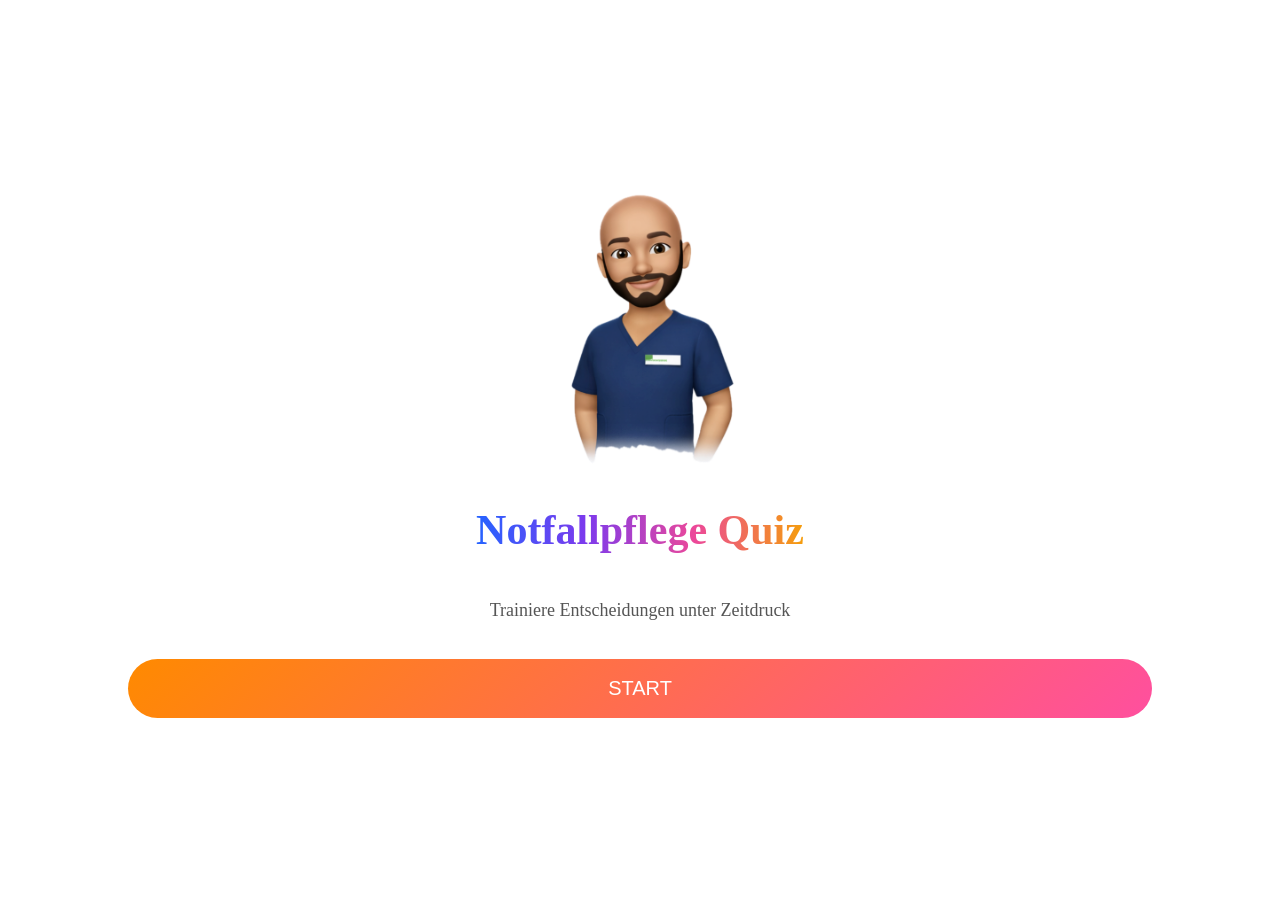
==== index.html @ 0230daac "Add files via upload" ====
<html><head><meta name='viewport' content='width=device-width, initial-scale=1'><link rel='stylesheet' href='start.css'></head><body><div class='container'><img src='assets/avatar.png' class='avatar'><h1 class='title'>Notfallpflege Quiz</h1><p class='sub'>Trainiere Entscheidungen unter Zeitdruck</p><button id='startBtn'>START</button></div><script src='start.js'></script></body></html>
---- start.css ----
body{margin:0;font-family:-apple-system;background:#fff;text-align:center} .container{display:flex;flex-direction:column;justify-content:center;align-items:center;height:100vh} .avatar{width:260px} .title{font-size:42px;background:linear-gradient(90deg,#2563ff,#7c3aed,#ec4899,#f59e0b);-webkit-background-clip:text;color:transparent} .sub{font-size:18px;color:#555} button{margin-top:20px;padding:18px;border-radius:30px;border:none;background:linear-gradient(135deg,#ff8a00,#ff4f9f);color:#fff;font-size:20px;width:80%}
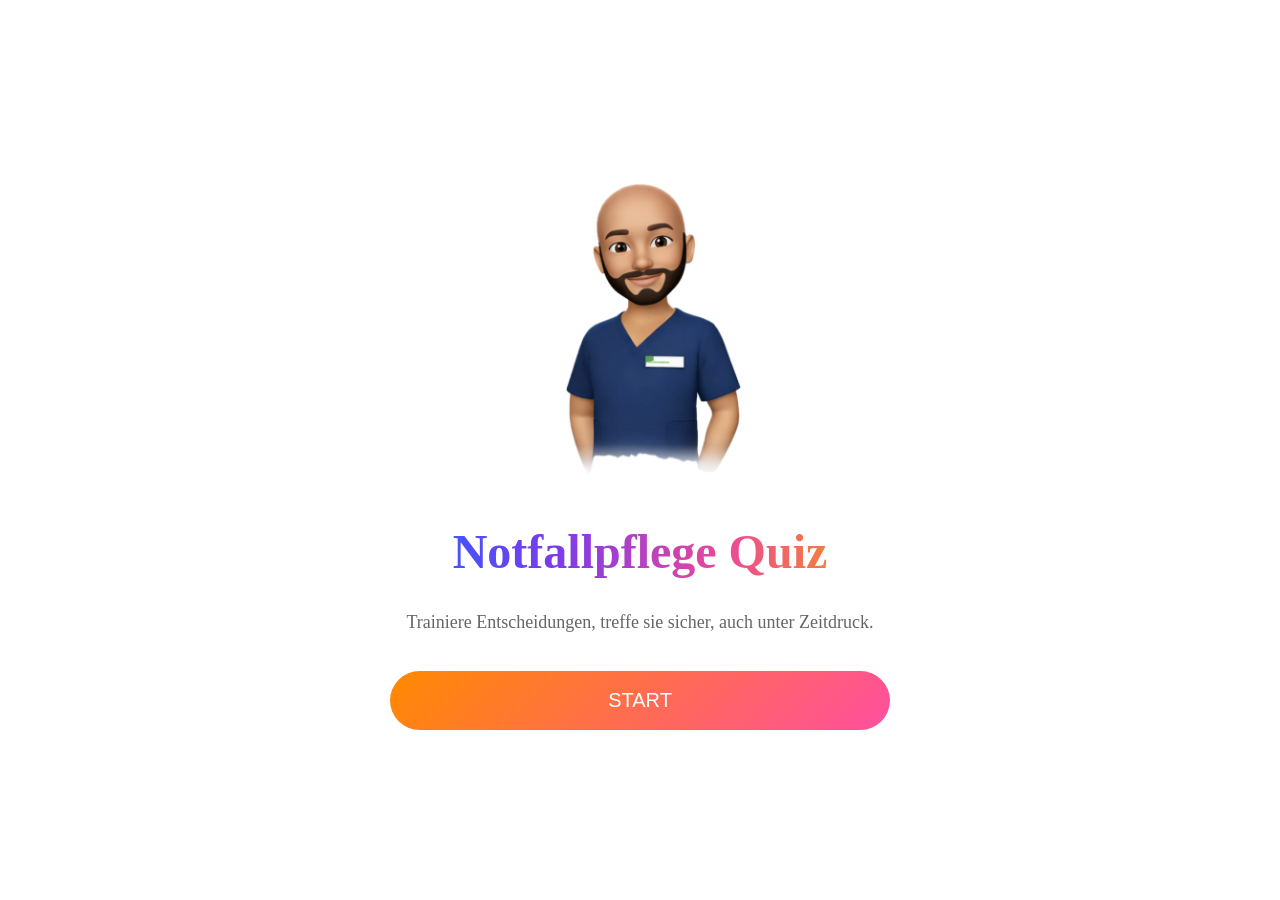
==== commit 6f426cba: "Add files via upload" ====
--- a/index.html
+++ b/index.html
@@ -1 +1,16 @@
-<html><head><meta name='viewport' content='width=device-width, initial-scale=1'><link rel='stylesheet' href='start.css'></head><body><div class='container'><img src='assets/avatar.png' class='avatar'><h1 class='title'>Notfallpflege Quiz</h1><p class='sub'>Trainiere Entscheidungen unter Zeitdruck</p><button id='startBtn'>START</button></div><script src='start.js'></script></body></html>+<!DOCTYPE html>
+<html lang="de">
+<head>
+<meta name="viewport" content="width=device-width, initial-scale=1">
+<link rel="stylesheet" href="start.css">
+</head>
+<body>
+<div class="screen">
+<img src="assets/avatar.png" class="avatar">
+<h1 class="title">Notfallpflege Quiz</h1>
+<p class="sub">Trainiere Entscheidungen, treffe sie sicher, auch unter Zeitdruck.</p>
+<button id="startBtn">START</button>
+</div>
+<script src="start.js"></script>
+</body>
+</html>
--- a/start.css
+++ b/start.css
@@ -1 +1,6 @@
-body{margin:0;font-family:-apple-system;background:#fff;text-align:center} .container{display:flex;flex-direction:column;justify-content:center;align-items:center;height:100vh} .avatar{width:260px} .title{font-size:42px;background:linear-gradient(90deg,#2563ff,#7c3aed,#ec4899,#f59e0b);-webkit-background-clip:text;color:transparent} .sub{font-size:18px;color:#555} button{margin-top:20px;padding:18px;border-radius:30px;border:none;background:linear-gradient(135deg,#ff8a00,#ff4f9f);color:#fff;font-size:20px;width:80%}+body{margin:0;font-family:-apple-system;background:#fff;display:flex;justify-content:center;align-items:center;height:100vh;text-align:center}
+.screen{width:90%;max-width:500px}
+.avatar{width:280px}
+.title{font-size:48px;background:linear-gradient(90deg,#2563ff,#7c3aed,#ec4899,#f59e0b);-webkit-background-clip:text;color:transparent}
+.sub{font-size:18px;color:#666}
+button{margin-top:20px;width:100%;padding:18px;border-radius:30px;border:none;background:linear-gradient(135deg,#ff8a00,#ff4f9f);color:#fff;font-size:20px}
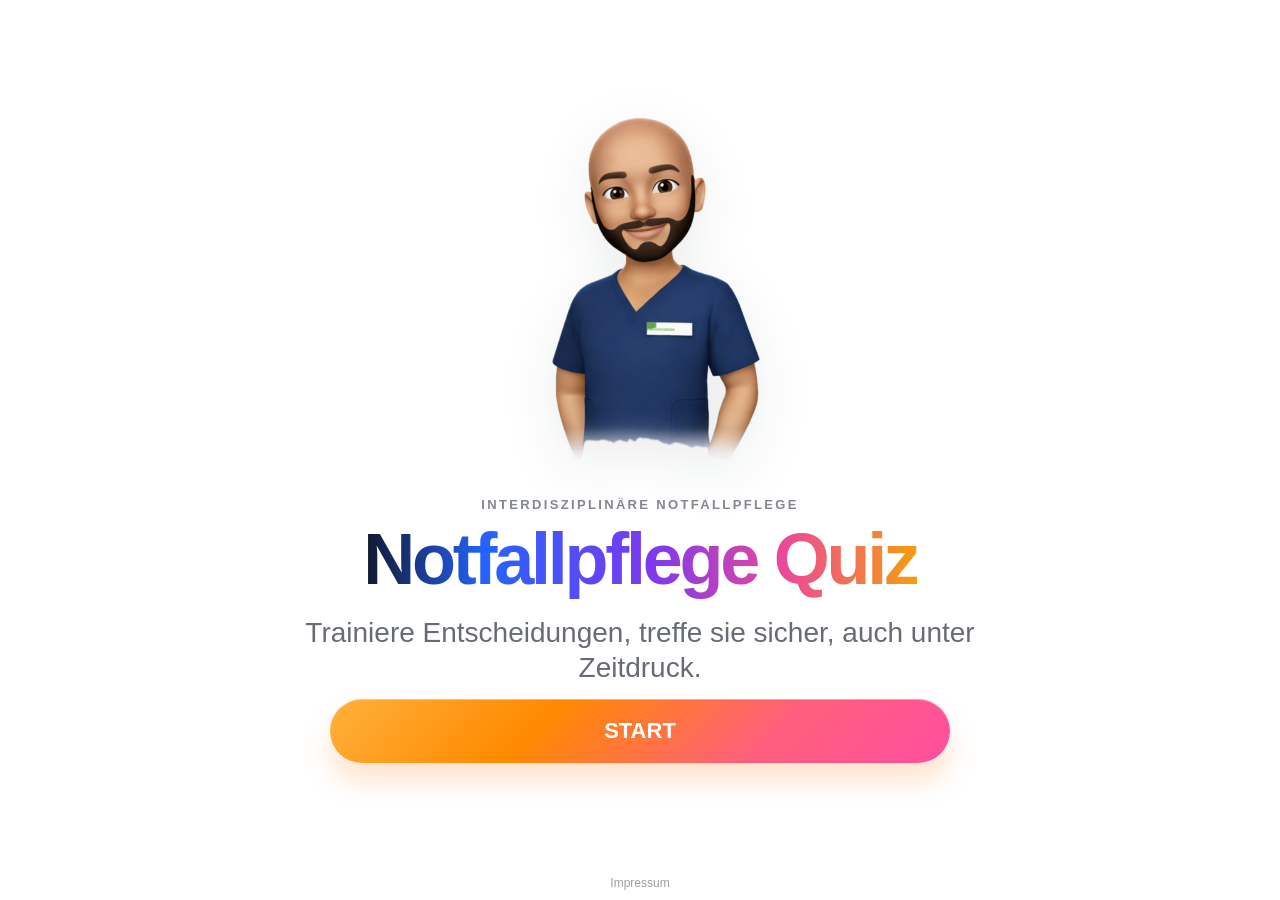
==== commit d007dfad: "Add files via upload" ====
--- a/index.html
+++ b/index.html
@@ -1,16 +1,32 @@
 <!DOCTYPE html>
 <html lang="de">
 <head>
-<meta name="viewport" content="width=device-width, initial-scale=1">
-<link rel="stylesheet" href="start.css">
+  <meta charset="UTF-8">
+  <meta name="viewport" content="width=device-width, initial-scale=1, viewport-fit=cover">
+  <title>Notfallpflege Quiz</title>
+  <link rel="stylesheet" href="start.css">
 </head>
 <body>
-<div class="screen">
-<img src="assets/avatar.png" class="avatar">
-<h1 class="title">Notfallpflege Quiz</h1>
-<p class="sub">Trainiere Entscheidungen, treffe sie sicher, auch unter Zeitdruck.</p>
-<button id="startBtn">START</button>
-</div>
-<script src="start.js"></script>
+  <main class="start-shell">
+    <section class="start-screen">
+      <div class="avatar-stage" id="avatarStage">
+        <img src="assets/start-avatar.png" alt="Avatar Notfallpflege" class="avatar">
+      </div>
+
+      <div class="copy">
+        <p class="eyebrow">INTERDISZIPLINÄRE NOTFALLPFLEGE</p>
+        <h1 class="title">Notfallpflege Quiz</h1>
+        <p class="subtitle">Trainiere Entscheidungen, treffe sie sicher, auch unter Zeitdruck.</p>
+      </div>
+
+      <button class="start-button" id="startButton" type="button">START</button>
+    </section>
+  </main>
+
+  <footer class="site-footer">
+    <a href="impressum.html">Impressum</a>
+  </footer>
+
+  <script src="start.js"></script>
 </body>
-</html>+</html>
--- a/start.css
+++ b/start.css
@@ -1,6 +1,78 @@
-body{margin:0;font-family:-apple-system;background:#fff;display:flex;justify-content:center;align-items:center;height:100vh;text-align:center}
-.screen{width:90%;max-width:500px}
-.avatar{width:280px}
-.title{font-size:48px;background:linear-gradient(90deg,#2563ff,#7c3aed,#ec4899,#f59e0b);-webkit-background-clip:text;color:transparent}
-.sub{font-size:18px;color:#666}
-button{margin-top:20px;width:100%;padding:18px;border-radius:30px;border:none;background:linear-gradient(135deg,#ff8a00,#ff4f9f);color:#fff;font-size:20px}+*{box-sizing:border-box}
+html,body{margin:0;height:100%;overflow:hidden}
+body{
+  font-family:-apple-system,BlinkMacSystemFont,"SF Pro Display","Segoe UI",sans-serif;
+  background:#fff;
+  color:#111827;
+  -webkit-font-smoothing:antialiased;
+  text-rendering:optimizeLegibility;
+}
+.start-shell{
+  min-height:100dvh;
+  padding:max(12px,env(safe-area-inset-top)) max(18px,env(safe-area-inset-right)) max(48px,env(safe-area-inset-bottom)) max(18px,env(safe-area-inset-left));
+  display:grid;
+  place-items:center;
+}
+.start-screen{
+  width:min(100%,720px);
+  display:flex;
+  flex-direction:column;
+  align-items:center;
+  justify-content:center;
+  text-align:center;
+  gap:14px;
+}
+.avatar-stage{transition:transform .2s ease}
+.avatar{
+  width:clamp(260px,58vw,420px);
+  max-height:42dvh;
+  object-fit:contain;
+  filter:drop-shadow(0 16px 26px rgba(15,23,42,.08));
+}
+.copy{display:flex;flex-direction:column;gap:10px;align-items:center}
+.eyebrow{
+  margin:0;
+  font-size:13px;
+  letter-spacing:.18em;
+  font-weight:700;
+  color:rgba(17,24,39,.52);
+}
+.title{
+  margin:0;
+  padding-bottom:.12em;
+  line-height:1.04;
+  font-size:clamp(40px,10vw,72px);
+  font-weight:800;
+  letter-spacing:-.045em;
+  background:linear-gradient(90deg,#0f172a 0%,#2563ff 22%,#7c3aed 52%,#ec4899 76%,#f59e0b 100%);
+  -webkit-background-clip:text;
+  background-clip:text;
+  color:transparent;
+}
+.subtitle{
+  margin:0;
+  width:min(92vw,760px);
+  font-size:clamp(18px,4.5vw,28px);
+  line-height:1.25;
+  color:rgba(17,24,39,.64);
+}
+.start-button{
+  width:min(100%,620px);
+  min-height:64px;
+  border:none;
+  border-radius:999px;
+  font-size:22px;
+  font-weight:800;
+  color:#fff;
+  background:linear-gradient(135deg,#ffb13d 0%,#ff8a00 34%,#ff5f7d 70%,#ff4f9f 100%);
+  box-shadow:0 18px 28px rgba(255,132,40,.24), inset 0 1px 0 rgba(255,255,255,.35);
+  cursor:pointer;
+}
+.site-footer{
+  position:fixed;
+  left:0; right:0; bottom:max(10px,env(safe-area-inset-bottom));
+  text-align:center;
+  font-size:12px;
+  color:rgba(17,24,39,.42);
+}
+.site-footer a{color:inherit;text-decoration:none}
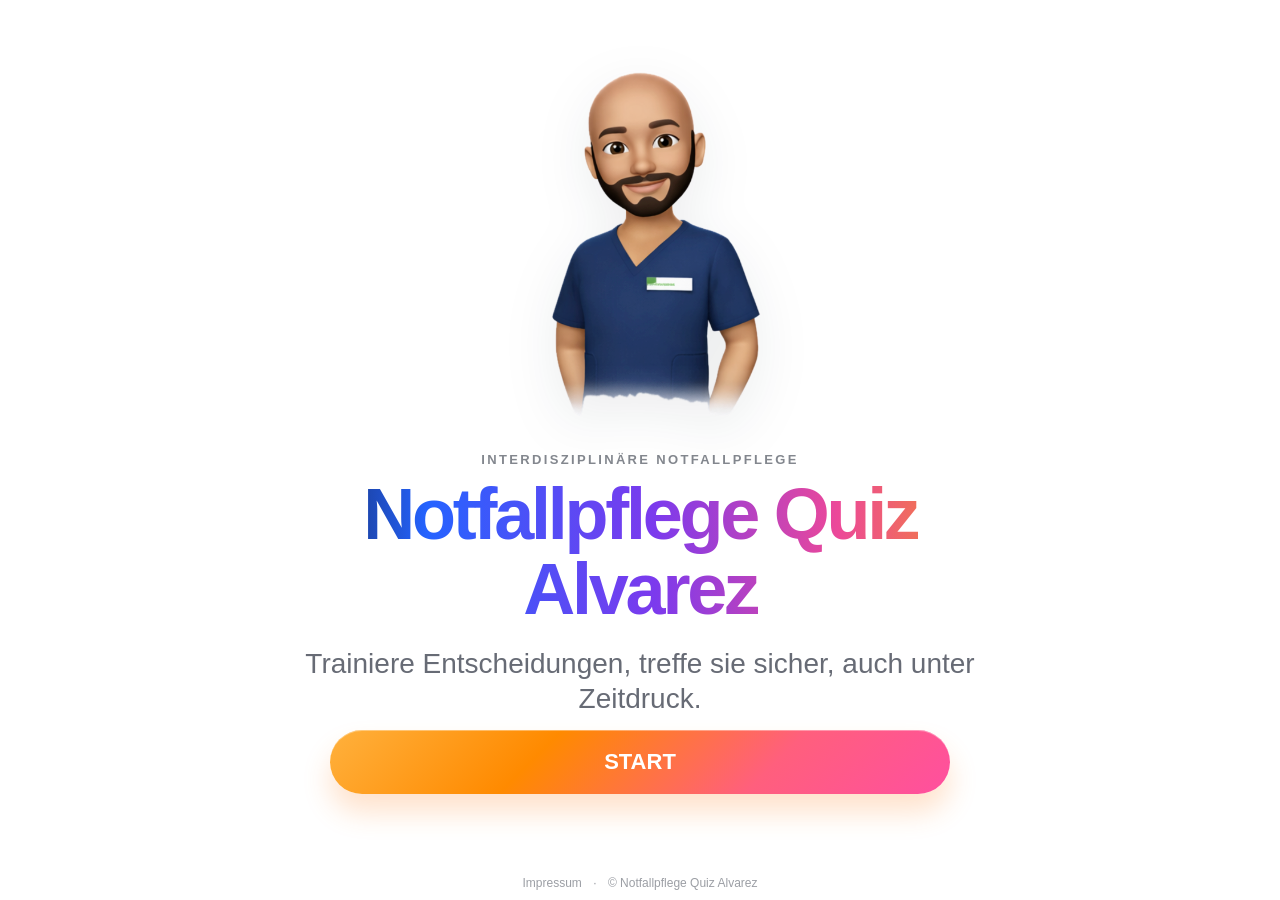
==== commit b97db7e6: "Add files via upload" ====
--- a/index.html
+++ b/index.html
@@ -3,7 +3,7 @@
 <head>
   <meta charset="UTF-8">
   <meta name="viewport" content="width=device-width, initial-scale=1, viewport-fit=cover">
-  <title>Notfallpflege Quiz</title>
+  <title>Notfallpflege Quiz Alvarez</title>
   <link rel="stylesheet" href="start.css">
 </head>
 <body>
@@ -15,7 +15,7 @@
 
       <div class="copy">
         <p class="eyebrow">INTERDISZIPLINÄRE NOTFALLPFLEGE</p>
-        <h1 class="title">Notfallpflege Quiz</h1>
+        <h1 class="title">Notfallpflege Quiz Alvarez</h1>
         <p class="subtitle">Trainiere Entscheidungen, treffe sie sicher, auch unter Zeitdruck.</p>
       </div>
 
@@ -23,9 +23,13 @@
     </section>
   </main>
 
-  <footer class="site-footer">
-    <a href="impressum.html">Impressum</a>
-  </footer>
+  
+<footer class="site-footer">
+  <a href="impressum.html">Impressum</a>
+  <span class="separator">·</span>
+  <span>© Notfallpflege Quiz Alvarez</span>
+</footer>
+
 
   <script src="start.js"></script>
 </body>
--- a/start.css
+++ b/start.css
@@ -9,7 +9,7 @@
 }
 .start-shell{
   min-height:100dvh;
-  padding:max(12px,env(safe-area-inset-top)) max(18px,env(safe-area-inset-right)) max(48px,env(safe-area-inset-bottom)) max(18px,env(safe-area-inset-left));
+  padding:max(12px,env(safe-area-inset-top)) max(18px,env(safe-area-inset-right)) max(62px,env(safe-area-inset-bottom)) max(18px,env(safe-area-inset-left));
   display:grid;
   place-items:center;
 }
@@ -76,3 +76,4 @@
   color:rgba(17,24,39,.42);
 }
 .site-footer a{color:inherit;text-decoration:none}
+.separator{padding:0 8px}
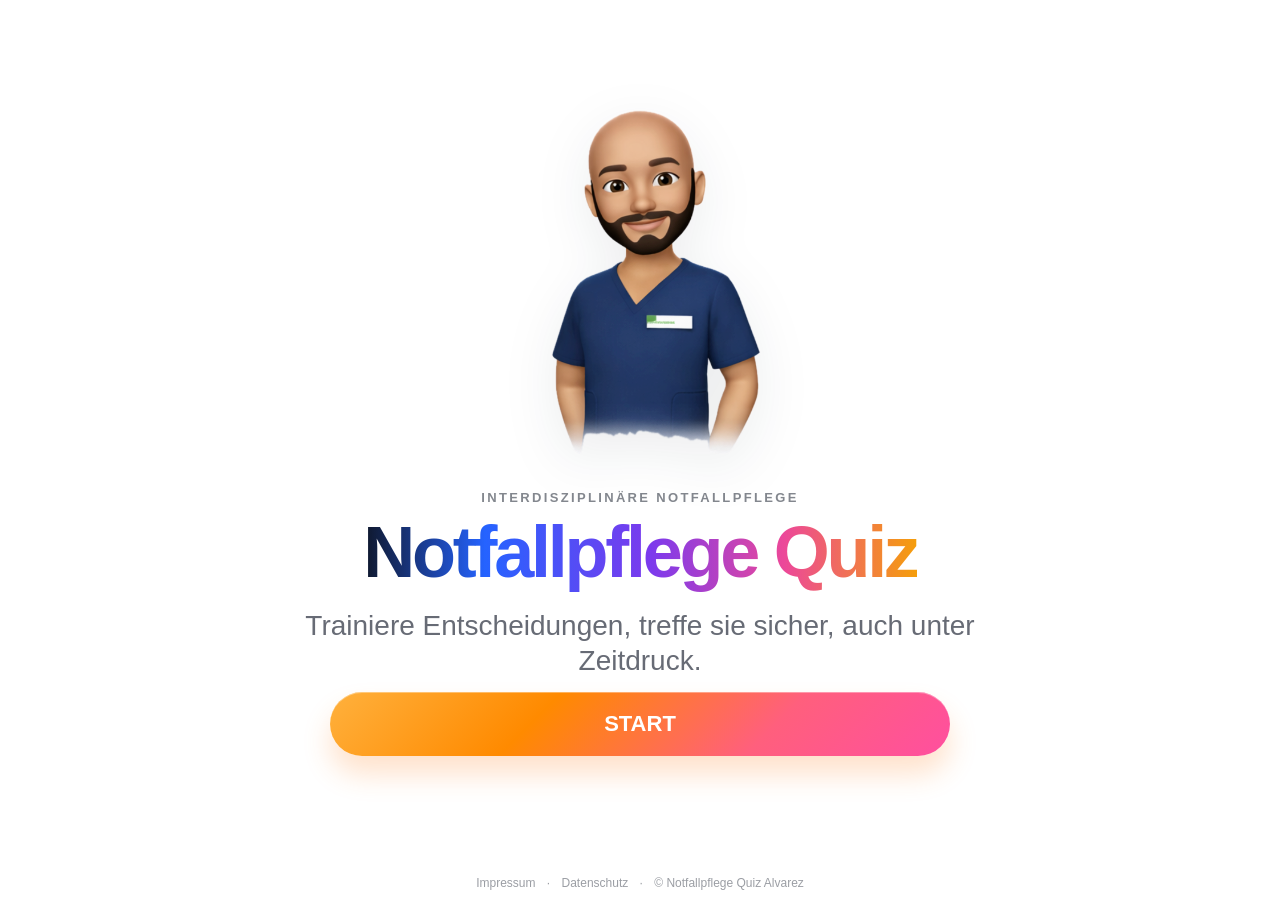
==== commit 785eb7cb: "Add files via upload" ====
--- a/index.html
+++ b/index.html
@@ -1,36 +1,9 @@
-<!DOCTYPE html>
-<html lang="de">
-<head>
-  <meta charset="UTF-8">
-  <meta name="viewport" content="width=device-width, initial-scale=1, viewport-fit=cover">
-  <title>Notfallpflege Quiz Alvarez</title>
-  <link rel="stylesheet" href="start.css">
-</head>
-<body>
-  <main class="start-shell">
-    <section class="start-screen">
-      <div class="avatar-stage" id="avatarStage">
-        <img src="assets/start-avatar.png" alt="Avatar Notfallpflege" class="avatar">
-      </div>
-
-      <div class="copy">
-        <p class="eyebrow">INTERDISZIPLINÄRE NOTFALLPFLEGE</p>
-        <h1 class="title">Notfallpflege Quiz Alvarez</h1>
-        <p class="subtitle">Trainiere Entscheidungen, treffe sie sicher, auch unter Zeitdruck.</p>
-      </div>
-
-      <button class="start-button" id="startButton" type="button">START</button>
-    </section>
-  </main>
-
-  
+<!DOCTYPE html><html lang="de"><head><meta charset="UTF-8"><meta name="viewport" content="width=device-width, initial-scale=1, viewport-fit=cover"><title>Notfallpflege Quiz Alvarez</title><link rel="stylesheet" href="start.css"></head><body><main class="start-shell"><section class="start-screen"><div class="avatar-stage" id="avatarStage"><img src="assets/start-avatar.png" alt="Avatar Notfallpflege" class="avatar"></div><div class="copy"><p class="eyebrow">INTERDISZIPLINÄRE NOTFALLPFLEGE</p><h1 class="title">Notfallpflege Quiz</h1><p class="subtitle">Trainiere Entscheidungen, treffe sie sicher, auch unter Zeitdruck.</p></div><button class="start-button" id="startButton" type="button">START</button></section></main>
 <footer class="site-footer">
   <a href="impressum.html">Impressum</a>
   <span class="separator">·</span>
+  <a href="datenschutz.html">Datenschutz</a>
+  <span class="separator">·</span>
   <span>© Notfallpflege Quiz Alvarez</span>
 </footer>
-
-
-  <script src="start.js"></script>
-</body>
-</html>
+<script src="start.js"></script></body></html>
--- a/start.css
+++ b/start.css
@@ -1,79 +1,11 @@
 *{box-sizing:border-box}
 html,body{margin:0;height:100%;overflow:hidden}
-body{
-  font-family:-apple-system,BlinkMacSystemFont,"SF Pro Display","Segoe UI",sans-serif;
-  background:#fff;
-  color:#111827;
-  -webkit-font-smoothing:antialiased;
-  text-rendering:optimizeLegibility;
-}
-.start-shell{
-  min-height:100dvh;
-  padding:max(12px,env(safe-area-inset-top)) max(18px,env(safe-area-inset-right)) max(62px,env(safe-area-inset-bottom)) max(18px,env(safe-area-inset-left));
-  display:grid;
-  place-items:center;
-}
-.start-screen{
-  width:min(100%,720px);
-  display:flex;
-  flex-direction:column;
-  align-items:center;
-  justify-content:center;
-  text-align:center;
-  gap:14px;
-}
-.avatar-stage{transition:transform .2s ease}
-.avatar{
-  width:clamp(260px,58vw,420px);
-  max-height:42dvh;
-  object-fit:contain;
-  filter:drop-shadow(0 16px 26px rgba(15,23,42,.08));
-}
-.copy{display:flex;flex-direction:column;gap:10px;align-items:center}
-.eyebrow{
-  margin:0;
-  font-size:13px;
-  letter-spacing:.18em;
-  font-weight:700;
-  color:rgba(17,24,39,.52);
-}
-.title{
-  margin:0;
-  padding-bottom:.12em;
-  line-height:1.04;
-  font-size:clamp(40px,10vw,72px);
-  font-weight:800;
-  letter-spacing:-.045em;
-  background:linear-gradient(90deg,#0f172a 0%,#2563ff 22%,#7c3aed 52%,#ec4899 76%,#f59e0b 100%);
-  -webkit-background-clip:text;
-  background-clip:text;
-  color:transparent;
-}
-.subtitle{
-  margin:0;
-  width:min(92vw,760px);
-  font-size:clamp(18px,4.5vw,28px);
-  line-height:1.25;
-  color:rgba(17,24,39,.64);
-}
-.start-button{
-  width:min(100%,620px);
-  min-height:64px;
-  border:none;
-  border-radius:999px;
-  font-size:22px;
-  font-weight:800;
-  color:#fff;
-  background:linear-gradient(135deg,#ffb13d 0%,#ff8a00 34%,#ff5f7d 70%,#ff4f9f 100%);
-  box-shadow:0 18px 28px rgba(255,132,40,.24), inset 0 1px 0 rgba(255,255,255,.35);
-  cursor:pointer;
-}
-.site-footer{
-  position:fixed;
-  left:0; right:0; bottom:max(10px,env(safe-area-inset-bottom));
-  text-align:center;
-  font-size:12px;
-  color:rgba(17,24,39,.42);
-}
-.site-footer a{color:inherit;text-decoration:none}
-.separator{padding:0 8px}
+body{font-family:-apple-system,BlinkMacSystemFont,"SF Pro Display","Segoe UI",sans-serif;background:#fff;color:#111827;-webkit-font-smoothing:antialiased;text-rendering:optimizeLegibility}
+.start-shell{min-height:100dvh;padding:max(12px,env(safe-area-inset-top)) max(18px,env(safe-area-inset-right)) max(62px,env(safe-area-inset-bottom)) max(18px,env(safe-area-inset-left));display:grid;place-items:center}
+.start-screen{width:min(100%,720px);display:flex;flex-direction:column;align-items:center;justify-content:center;text-align:center;gap:14px}
+.avatar-stage{transition:transform .2s ease}.avatar{width:clamp(260px,58vw,420px);max-height:42dvh;object-fit:contain;filter:drop-shadow(0 16px 26px rgba(15,23,42,.08))}
+.copy{display:flex;flex-direction:column;gap:10px;align-items:center}.eyebrow{margin:0;font-size:13px;letter-spacing:.18em;font-weight:700;color:rgba(17,24,39,.52)}
+.title{margin:0;padding-bottom:.12em;line-height:1.04;font-size:clamp(40px,10vw,72px);font-weight:800;letter-spacing:-.045em;background:linear-gradient(90deg,#0f172a 0%,#2563ff 22%,#7c3aed 52%,#ec4899 76%,#f59e0b 100%);-webkit-background-clip:text;background-clip:text;color:transparent}
+.subtitle{margin:0;width:min(92vw,760px);font-size:clamp(18px,4.5vw,28px);line-height:1.25;color:rgba(17,24,39,.64)}
+.start-button{width:min(100%,620px);min-height:64px;border:none;border-radius:999px;font-size:22px;font-weight:800;color:#fff;background:linear-gradient(135deg,#ffb13d 0%,#ff8a00 34%,#ff5f7d 70%,#ff4f9f 100%);box-shadow:0 18px 28px rgba(255,132,40,.24), inset 0 1px 0 rgba(255,255,255,.35);cursor:pointer}
+.site-footer{position:fixed;left:0;right:0;bottom:max(10px,env(safe-area-inset-bottom));text-align:center;font-size:12px;color:rgba(17,24,39,.42)}.site-footer a{color:inherit;text-decoration:none}.separator{padding:0 8px}
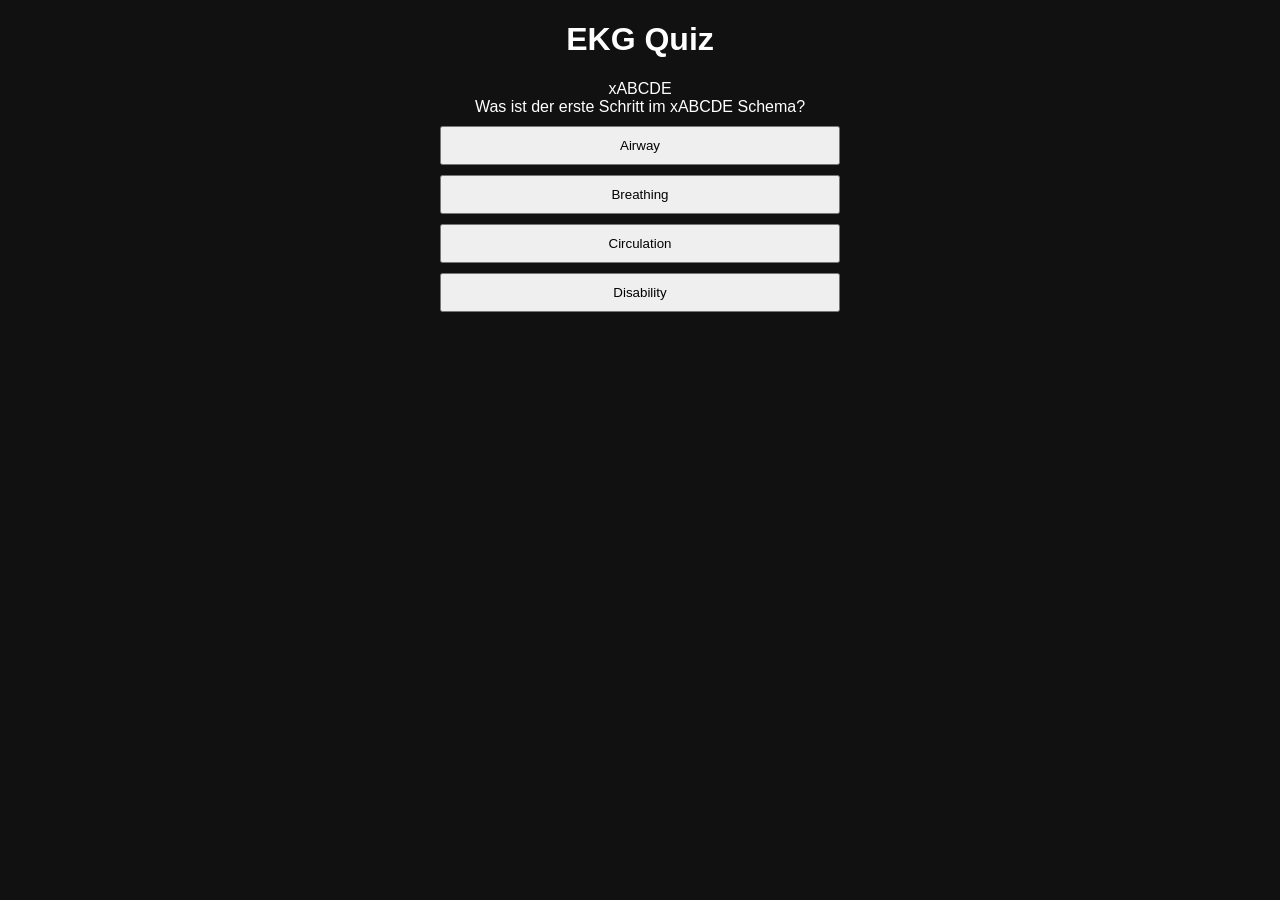
==== commit f4db775f: "Add files via upload" ====
--- a/index.html
+++ b/index.html
@@ -1,9 +1,20 @@
-<!DOCTYPE html><html lang="de"><head><meta charset="UTF-8"><meta name="viewport" content="width=device-width, initial-scale=1, viewport-fit=cover"><title>Notfallpflege Quiz Alvarez</title><link rel="stylesheet" href="start.css"></head><body><main class="start-shell"><section class="start-screen"><div class="avatar-stage" id="avatarStage"><img src="assets/start-avatar.png" alt="Avatar Notfallpflege" class="avatar"></div><div class="copy"><p class="eyebrow">INTERDISZIPLINÄRE NOTFALLPFLEGE</p><h1 class="title">Notfallpflege Quiz</h1><p class="subtitle">Trainiere Entscheidungen, treffe sie sicher, auch unter Zeitdruck.</p></div><button class="start-button" id="startButton" type="button">START</button></section></main>
-<footer class="site-footer">
-  <a href="impressum.html">Impressum</a>
-  <span class="separator">·</span>
-  <a href="datenschutz.html">Datenschutz</a>
-  <span class="separator">·</span>
-  <span>© Notfallpflege Quiz Alvarez</span>
-</footer>
-<script src="start.js"></script></body></html>+<!DOCTYPE html>
+<html lang="de">
+<head>
+  <meta charset="UTF-8">
+  <title>EKG Quiz</title>
+  <link rel="stylesheet" href="style.css">
+</head>
+<body>
+  <div id="app">
+    <h1>EKG Quiz</h1>
+    <div id="category"></div>
+    <div id="question"></div>
+    <img id="image" style="max-width:100%; display:none;" />
+    <div id="answers"></div>
+  </div>
+
+  <script src="script.js"></script>
+  <script src="ekg_quiz_extension.js"></script>
+</body>
+</html>
--- a/style.css
+++ b/style.css
@@ -0,0 +1,18 @@
+body {
+  font-family: Arial, sans-serif;
+  background: #111;
+  color: #fff;
+  text-align: center;
+}
+
+#app {
+  max-width: 500px;
+  margin: auto;
+}
+
+button {
+  display: block;
+  margin: 10px auto;
+  padding: 10px;
+  width: 80%;
+}
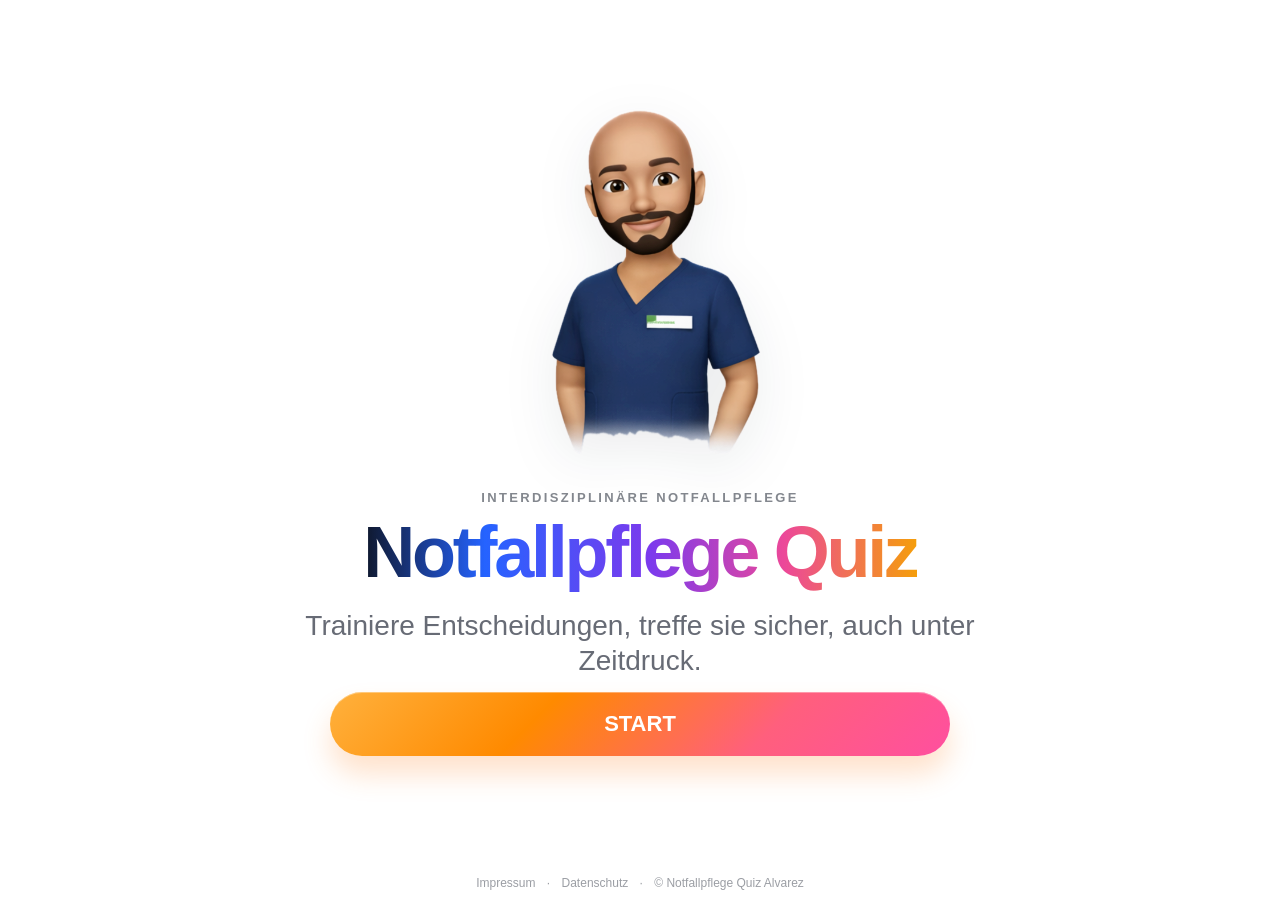
==== commit c5f5dbc8: "Add files via upload" ====
--- a/index.html
+++ b/index.html
@@ -2,19 +2,33 @@
 <html lang="de">
 <head>
   <meta charset="UTF-8">
-  <title>EKG Quiz</title>
-  <link rel="stylesheet" href="style.css">
+  <meta name="viewport" content="width=device-width, initial-scale=1, viewport-fit=cover">
+  <title>Notfallpflege Quiz Alvarez</title>
+  <link rel="stylesheet" href="start.css">
 </head>
 <body>
-  <div id="app">
-    <h1>EKG Quiz</h1>
-    <div id="category"></div>
-    <div id="question"></div>
-    <img id="image" style="max-width:100%; display:none;" />
-    <div id="answers"></div>
-  </div>
+  <main class="start-shell">
+    <section class="start-screen">
+      <div class="avatar-stage" id="avatarStage">
+        <img src="assets/start-avatar.png" alt="Avatar Notfallpflege" class="avatar">
+      </div>
+      <div class="copy">
+        <p class="eyebrow">INTERDISZIPLINÄRE NOTFALLPFLEGE</p>
+        <h1 class="title">Notfallpflege Quiz</h1>
+        <p class="subtitle">Trainiere Entscheidungen, treffe sie sicher, auch unter Zeitdruck.</p>
+      </div>
+      <button class="start-button" id="startButton" type="button">START</button>
+    </section>
+  </main>
+  
+<footer class="site-footer">
+  <a href="impressum.html">Impressum</a>
+  <span class="separator">·</span>
+  <a href="datenschutz.html">Datenschutz</a>
+  <span class="separator">·</span>
+  <span>© Notfallpflege Quiz Alvarez</span>
+</footer>
 
-  <script src="script.js"></script>
-  <script src="ekg_quiz_extension.js"></script>
+  <script src="start.js"></script>
 </body>
-</html>
+</html>
--- a/start.css
+++ b/start.css
@@ -0,0 +1,31 @@
+*{box-sizing:border-box}
+html,body{margin:0;height:100%;overflow:hidden}
+body{
+  font-family:-apple-system,BlinkMacSystemFont,"SF Pro Display","Segoe UI",sans-serif;
+  background:#fff;color:#111827;-webkit-font-smoothing:antialiased;text-rendering:optimizeLegibility
+}
+.start-shell{
+  min-height:100dvh;padding:max(12px,env(safe-area-inset-top)) max(18px,env(safe-area-inset-right)) max(62px,env(safe-area-inset-bottom)) max(18px,env(safe-area-inset-left));
+  display:grid;place-items:center
+}
+.start-screen{
+  width:min(100%,720px);display:flex;flex-direction:column;align-items:center;justify-content:center;text-align:center;gap:14px
+}
+.avatar-stage{transition:transform .2s ease}
+.avatar{width:clamp(260px,58vw,420px);max-height:42dvh;object-fit:contain;filter:drop-shadow(0 16px 26px rgba(15,23,42,.08))}
+.copy{display:flex;flex-direction:column;gap:10px;align-items:center}
+.eyebrow{margin:0;font-size:13px;letter-spacing:.18em;font-weight:700;color:rgba(17,24,39,.52)}
+.title{
+  margin:0;padding-bottom:.12em;line-height:1.04;font-size:clamp(40px,10vw,72px);font-weight:800;letter-spacing:-.045em;
+  background:linear-gradient(90deg,#0f172a 0%,#2563ff 22%,#7c3aed 52%,#ec4899 76%,#f59e0b 100%);
+  -webkit-background-clip:text;background-clip:text;color:transparent
+}
+.subtitle{margin:0;width:min(92vw,760px);font-size:clamp(18px,4.5vw,28px);line-height:1.25;color:rgba(17,24,39,.64)}
+.start-button{
+  width:min(100%,620px);min-height:64px;border:none;border-radius:999px;font-size:22px;font-weight:800;color:#fff;
+  background:linear-gradient(135deg,#ffb13d 0%,#ff8a00 34%,#ff5f7d 70%,#ff4f9f 100%);
+  box-shadow:0 18px 28px rgba(255,132,40,.24), inset 0 1px 0 rgba(255,255,255,.35);cursor:pointer
+}
+.site-footer{position:fixed;left:0;right:0;bottom:max(10px,env(safe-area-inset-bottom));text-align:center;font-size:12px;color:rgba(17,24,39,.42)}
+.site-footer a{color:inherit;text-decoration:none}
+.separator{padding:0 8px}
